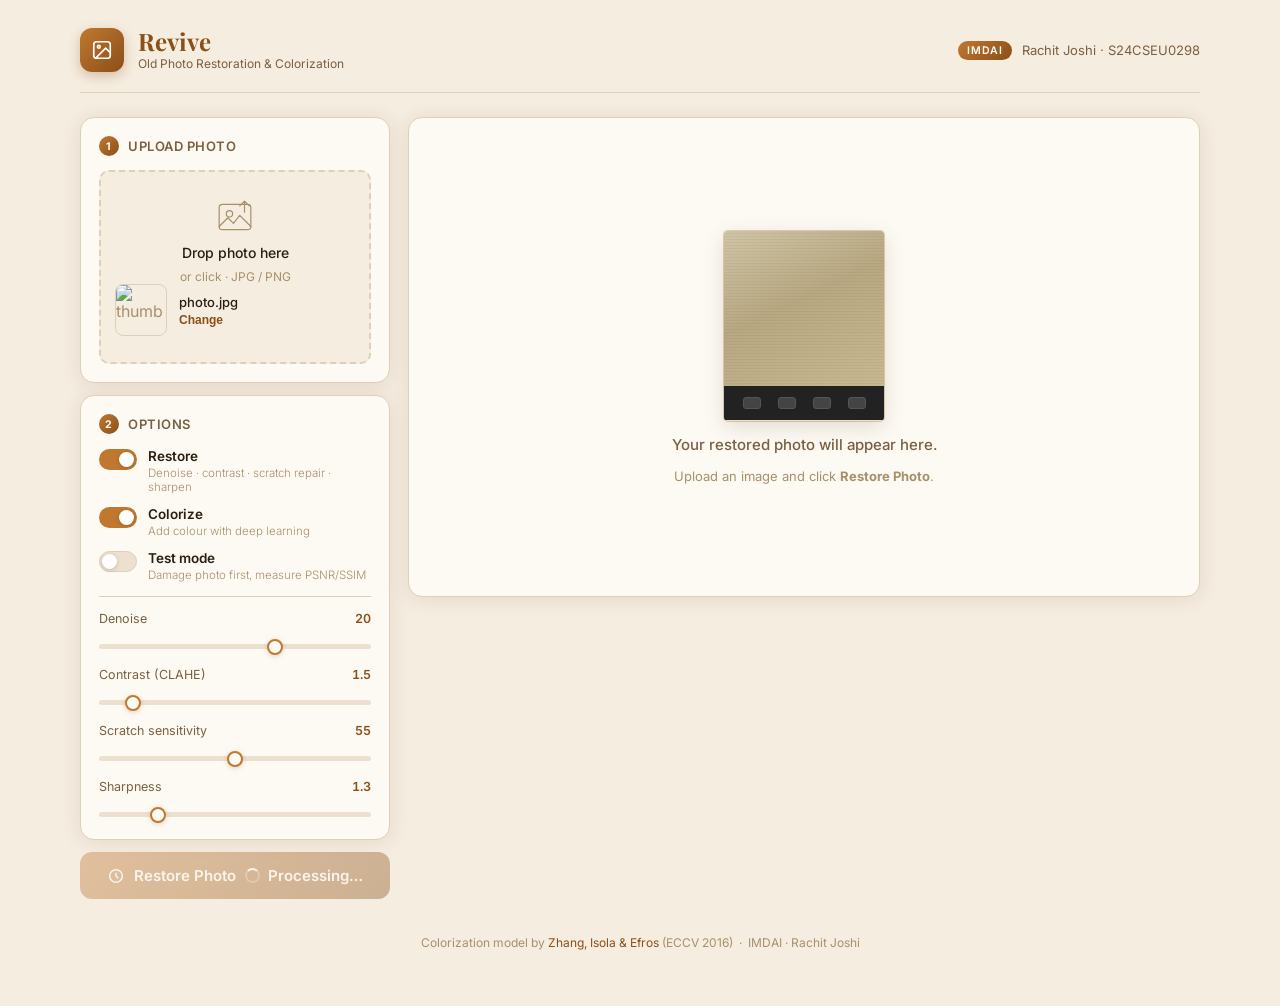
==== public/index.html @ 79ab3584 "fix: working Vercel deployment — Flask + public/ static files - Move all static assets to public/ (V" ====
<!DOCTYPE html>
<html lang="en">
<head>
  <meta charset="UTF-8" />
  <meta name="viewport" content="width=device-width, initial-scale=1.0" />
  <title>Revive — Old Photo Restoration</title>
  <link rel="preconnect" href="https://fonts.googleapis.com">
  <link rel="preconnect" href="https://fonts.gstatic.com" crossorigin>
  <link href="https://fonts.googleapis.com/css2?family=Playfair+Display:ital,wght@0,600;0,700;1,600&family=Inter:wght@300;400;500;600&display=swap" rel="stylesheet">
  <link rel="stylesheet" href="/public/style.css" />
</head>
<body>
  <div class="page">

    <header>
      <div class="brand">
        <div class="logo">
          <svg viewBox="0 0 24 24" fill="none" stroke="currentColor" stroke-width="1.8" stroke-linecap="round" stroke-linejoin="round">
            <rect x="3" y="3" width="18" height="18" rx="3"/>
            <circle cx="8.5" cy="8.5" r="1.5"/>
            <path d="M21 15l-5-5L5 21"/>
          </svg>
        </div>
        <div>
          <h1>Revive</h1>
          <p>Old Photo Restoration &amp; Colorization</p>
        </div>
      </div>
      <div class="meta">
        <span class="chip">IMDAI</span>
        <span>Rachit Joshi · S24CSEU0298</span>
      </div>
    </header>

    <div id="no-color-banner" class="banner" hidden>
      ⚠ Colorization model not found — restoration still works. Run <code>python download_models.py</code> locally to enable it.
    </div>

    <div class="layout">

      <!-- ====== CONTROLS ====== -->
      <aside class="sidebar">

        <!-- upload -->
        <div class="card">
          <div class="card-label"><span class="num">1</span> Upload Photo</div>
          <div id="dz" class="dz" tabindex="0" role="button" aria-label="Upload photo">
            <input id="file-in" type="file" accept="image/*" hidden />
            <div id="dz-empty">
              <svg viewBox="0 0 48 48" fill="none" stroke="currentColor" stroke-width="1.5" stroke-linecap="round" stroke-linejoin="round" width="38" height="38">
                <rect x="4" y="8" width="40" height="32" rx="4"/>
                <circle cx="17" cy="20" r="4"/>
                <path d="M4 36l11-11 7 7 8-10 14 14"/>
                <path d="M36 4v14M30 10l6-6 6 6"/>
              </svg>
              <p>Drop photo here</p>
              <span>or click · JPG / PNG</span>
            </div>
            <div id="dz-filled" hidden>
              <img id="dz-thumb" alt="thumb" />
              <div>
                <p id="dz-name">photo.jpg</p>
                <button id="dz-change">Change</button>
              </div>
            </div>
          </div>
        </div>

        <!-- options -->
        <div class="card">
          <div class="card-label"><span class="num">2</span> Options</div>

          <label class="toggle">
            <input type="checkbox" id="opt-restore" checked />
            <span class="track"><span class="knob"></span></span>
            <span class="tl">
              <b>Restore</b>
              <small>Denoise · contrast · scratch repair · sharpen</small>
            </span>
          </label>
          <label class="toggle">
            <input type="checkbox" id="opt-color" checked />
            <span class="track"><span class="knob"></span></span>
            <span class="tl">
              <b>Colorize</b>
              <small>Add colour with deep learning</small>
            </span>
          </label>
          <label class="toggle">
            <input type="checkbox" id="opt-sim" />
            <span class="track"><span class="knob"></span></span>
            <span class="tl">
              <b>Test mode</b>
              <small>Damage photo first, measure PSNR/SSIM</small>
            </span>
          </label>

          <div class="sep"></div>

          <div class="sl-group">
            <div class="sl">
              <div class="sl-top"><label for="s-dn">Denoise</label><output id="o-dn">20</output></div>
              <input type="range" id="s-dn" min="1" max="30" value="20">
            </div>
            <div class="sl">
              <div class="sl-top"><label for="s-cl">Contrast (CLAHE)</label><output id="o-cl">1.5</output></div>
              <input type="range" id="s-cl" min="1.0" max="6.0" step="0.5" value="1.5">
            </div>
            <div class="sl">
              <div class="sl-top"><label for="s-sc">Scratch sensitivity</label><output id="o-sc">55</output></div>
              <input type="range" id="s-sc" min="10" max="100" value="55">
            </div>
            <div class="sl">
              <div class="sl-top"><label for="s-sh">Sharpness</label><output id="o-sh">1.3</output></div>
              <input type="range" id="s-sh" min="1.0" max="2.5" step="0.1" value="1.3">
            </div>
          </div>
        </div>

        <button id="run" disabled>
          <svg viewBox="0 0 20 20" fill="none" stroke="currentColor" stroke-width="1.6" width="18" height="18" stroke-linecap="round"><circle cx="10" cy="10" r="7"/><path d="M10 7v3l2 2"/></svg>
          <span id="run-lbl">Restore Photo</span>
          <span id="run-spin" hidden><span class="sp"></span>Processing…</span>
        </button>

      </aside>

      <!-- ====== RESULT ====== -->
      <main class="result-area">

        <!-- empty -->
        <div id="empty" class="empty">
          <div class="film-frame">
            <div class="film-img"></div>
            <div class="film-strip"><span></span><span></span><span></span><span></span></div>
          </div>
          <p>Your restored photo will appear here.</p>
          <small>Upload an image and click <strong>Restore Photo</strong>.</small>
        </div>

        <!-- result (hidden until processed) -->
        <div id="result" class="result-card" hidden>

          <div class="result-top">
            <div class="result-title">Result</div>
            <div class="result-actions">
              <div class="view-tabs">
                <button id="vt-compare" class="vt on">Compare</button>
                <button id="vt-split"   class="vt">Side by side</button>
              </div>
              <a id="dl" class="dl-btn" download="revived.png">
                <svg viewBox="0 0 20 20" fill="none" stroke="currentColor" stroke-width="1.8" width="14" height="14" stroke-linecap="round" stroke-linejoin="round"><path d="M10 3v10M6 9l4 4 4-4"/><path d="M3 16h14"/></svg>
                Download
              </a>
            </div>
          </div>

          <!-- compare slider -->
          <div id="view-compare" class="view-compare">
            <div id="stage" class="stage">
              <div id="lay-after"  class="lay"></div>
              <div id="lay-before" class="lay lay-top"></div>
              <div id="handle" class="handle">
                <div class="h-line"></div>
                <div class="h-knob">
                  <svg viewBox="0 0 20 20" fill="none" stroke="currentColor" stroke-width="2" width="16" height="16" stroke-linecap="round" stroke-linejoin="round">
                    <path d="M7 6l-4 4 4 4M13 6l4 4-4 4"/>
                  </svg>
                </div>
              </div>
              <span class="label label-l" id="lbl-l">Before</span>
              <span class="label label-r" id="lbl-r">After</span>
            </div>
          </div>

          <!-- side by side -->
          <div id="view-split" class="view-split" hidden>
            <figure>
              <img id="sp-before" alt="before" />
              <figcaption id="sp-cap-l">Before</figcaption>
            </figure>
            <figure>
              <img id="sp-after" alt="after" />
              <figcaption id="sp-cap-r">After</figcaption>
            </figure>
          </div>

          <!-- metrics -->
          <div id="metrics" class="metrics" hidden>
            <p class="m-title">Restoration quality vs. clean original</p>
            <div class="m-grid">
              <div class="mc"><span class="mc-l">PSNR before</span><span class="mc-v" id="mc-pb">—</span><span class="mc-u">dB</span></div>
              <div class="mc hi"><span class="mc-l">PSNR after</span><span class="mc-v" id="mc-pa">—</span><span class="mc-u">dB</span><span class="mc-d" id="mc-dp"></span></div>
              <div class="mc"><span class="mc-l">SSIM before</span><span class="mc-v" id="mc-sb">—</span></div>
              <div class="mc hi"><span class="mc-l">SSIM after</span><span class="mc-v" id="mc-sa">—</span><span class="mc-d" id="mc-ds"></span></div>
            </div>
          </div>

        </div>
      </main>
    </div>

    <footer>
      Colorization model by <a href="https://richzhang.github.io/colorization/" target="_blank" rel="noopener">Zhang, Isola &amp; Efros</a> (ECCV 2016) &nbsp;·&nbsp; IMDAI · Rachit Joshi
    </footer>
  </div>

  <script src="/public/app.js"></script>
</body>
</html>
---- public/style.css ----
/* =====================================================
   Revive — Photo Restoration  |  Clean Vintage UI
   ===================================================== */
*, *::before, *::after { box-sizing: border-box; margin: 0; padding: 0; }

:root {
  --bg:       #f5ede0;
  --bg2:      #ede0ce;
  --card:     #fdfaf4;
  --border:   #ddd0b8;
  --amber:    #c07830;
  --amber-dk: #8b4f18;
  --text:     #2a1f0f;
  --muted:    #7a6040;
  --muted2:   #a8906a;
  --teal:     #2a7c6f;
  --good:     #277a56;
  --bad:      #a33b2a;
  --r:        14px;
  --shadow:   0 2px 20px rgba(80,40,5,.10);
}

html { font-size: 16px; scroll-behavior: smooth; }
body {
  font-family: 'Inter', system-ui, sans-serif;
  background: var(--bg);
  color: var(--text);
  min-height: 100vh;
  -webkit-font-smoothing: antialiased;
}

.page { max-width: 1160px; margin: 0 auto; padding: 28px 20px 56px; }

/* ── header ── */
header {
  display: flex; align-items: center; justify-content: space-between;
  flex-wrap: wrap; gap: 14px;
  padding-bottom: 20px; margin-bottom: 24px;
  border-bottom: 1px solid var(--border);
}
.brand { display: flex; align-items: center; gap: 14px; }
.logo {
  width: 44px; height: 44px; border-radius: 12px; flex-shrink: 0;
  background: linear-gradient(135deg, var(--amber), var(--amber-dk));
  display: flex; align-items: center; justify-content: center;
  color: #fff; box-shadow: 0 4px 12px rgba(139,79,24,.3);
}
.logo svg { width: 22px; height: 22px; }
.brand h1 {
  font-family: 'Playfair Display', Georgia, serif;
  font-size: 24px; font-weight: 700; color: var(--amber-dk); line-height: 1;
}
.brand p { font-size: 12px; color: var(--muted); margin-top: 3px; }
.meta { display: flex; align-items: center; gap: 10px; font-size: 13px; color: var(--muted); }
.chip {
  font-size: 10.5px; font-weight: 600; letter-spacing: .8px; text-transform: uppercase;
  padding: 3px 9px; border-radius: 999px; color: #fff;
  background: linear-gradient(135deg, var(--amber), var(--amber-dk));
}

/* ── banner ── */
.banner {
  padding: 11px 15px; border-radius: 10px; margin-bottom: 18px;
  background: rgba(192,120,48,.1); border: 1px solid rgba(192,120,48,.4);
  color: var(--amber-dk); font-size: 13px;
}
.banner code { background: rgba(0,0,0,.07); padding: 1px 5px; border-radius: 4px; font-size: 12px; }

/* ── layout ── */
.layout {
  display: grid;
  grid-template-columns: 310px 1fr;
  gap: 18px;
  align-items: start;
}
@media (max-width: 860px) { .layout { grid-template-columns: 1fr; } }

/* ── card ── */
.card {
  background: var(--card); border: 1px solid var(--border);
  border-radius: var(--r); padding: 18px;
  box-shadow: var(--shadow); margin-bottom: 12px;
}
.card-label {
  display: flex; align-items: center; gap: 9px;
  font-size: 13px; font-weight: 600; color: var(--muted);
  text-transform: uppercase; letter-spacing: .5px; margin-bottom: 14px;
}
.num {
  width: 20px; height: 20px; border-radius: 50%; font-size: 10.5px; font-weight: 700;
  background: linear-gradient(135deg, var(--amber), var(--amber-dk));
  color: #fff; display: flex; align-items: center; justify-content: center;
}

/* ── dropzone ── */
.dz {
  border: 2px dashed var(--border); border-radius: 10px;
  padding: 26px 14px; text-align: center; cursor: pointer;
  background: var(--bg); color: var(--muted2); outline: none;
  transition: border-color .15s, background .15s;
}
.dz:hover, .dz:focus, .dz.drag {
  border-color: var(--amber); background: rgba(192,120,48,.06);
}
#dz-empty { display: flex; flex-direction: column; align-items: center; gap: 8px; }
#dz-empty p { font-size: 14px; font-weight: 500; color: var(--text); }
#dz-empty span { font-size: 12px; }
#dz-filled { display: flex; align-items: center; gap: 12px; text-align: left; }
#dz-thumb { width: 52px; height: 52px; object-fit: cover; border-radius: 8px; border: 1px solid var(--border); flex-shrink: 0; }
#dz-filled p { font-size: 13px; font-weight: 500; color: var(--text); white-space: nowrap; overflow: hidden; text-overflow: ellipsis; max-width: 170px; }
#dz-change { background: none; border: none; font-size: 12px; color: var(--amber-dk); cursor: pointer; font-weight: 600; padding: 0; margin-top: 3px; display: block; }
#dz-change:hover { text-decoration: underline; }

/* ── toggles ── */
.toggle {
  display: flex; align-items: flex-start; gap: 11px;
  cursor: pointer; margin-bottom: 12px; user-select: none;
}
.toggle input { position: absolute; opacity: 0; pointer-events: none; }
.track {
  width: 38px; height: 21px; border-radius: 999px; background: var(--bg2);
  border: 1px solid var(--border); position: relative; flex-shrink: 0; margin-top: 1px;
  transition: background .18s;
}
.knob {
  position: absolute; top: 2px; left: 2px; width: 15px; height: 15px;
  border-radius: 50%; background: #fff; box-shadow: 0 1px 4px rgba(0,0,0,.18);
  transition: transform .18s;
}
.toggle input:checked + .track { background: var(--amber); border-color: transparent; }
.toggle input:checked + .track .knob { transform: translateX(17px); }
.tl b { font-size: 13.5px; font-weight: 600; color: var(--text); display: block; }
.tl small { font-size: 11.5px; color: var(--muted2); font-weight: 300; display: block; margin-top: 2px; }

.sep { height: 1px; background: var(--border); margin: 14px 0; }

/* ── sliders ── */
.sl-group { display: flex; flex-direction: column; gap: 14px; }
.sl-top { display: flex; justify-content: space-between; margin-bottom: 7px; }
.sl-top label { font-size: 12.5px; color: var(--muted); }
.sl-top output { font-size: 12.5px; font-weight: 600; color: var(--amber-dk); font-variant-numeric: tabular-nums; }
input[type="range"] {
  -webkit-appearance: none; appearance: none; width: 100%; height: 5px;
  border-radius: 999px; background: var(--bg2); outline: none; cursor: pointer;
}
input[type="range"]::-webkit-slider-thumb {
  -webkit-appearance: none; width: 16px; height: 16px; border-radius: 50%;
  background: var(--card); border: 2.5px solid var(--amber); cursor: pointer;
  box-shadow: 0 1px 5px rgba(139,79,24,.25);
}
input[type="range"]::-moz-range-thumb {
  width: 16px; height: 16px; border-radius: 50%;
  background: var(--card); border: 2.5px solid var(--amber);
}

/* ── run button ── */
#run {
  width: 100%; padding: 14px 18px; border-radius: 12px; border: none;
  font-family: inherit; font-size: 15px; font-weight: 600; color: #fff;
  background: linear-gradient(135deg, var(--amber), var(--amber-dk));
  box-shadow: 0 6px 20px -6px rgba(139,79,24,.5);
  cursor: pointer; display: flex; align-items: center; justify-content: center; gap: 9px;
  transition: transform .12s, opacity .2s;
}
#run:hover:not(:disabled) { transform: translateY(-1px); }
#run:disabled { opacity: .38; cursor: not-allowed; box-shadow: none; }
#run-spin { display: inline-flex; align-items: center; gap: 8px; }
.sp { width: 15px; height: 15px; border: 2px solid rgba(255,255,255,.3); border-top-color: #fff; border-radius: 50%; animation: spin .7s linear infinite; }
@keyframes spin { to { transform: rotate(360deg); } }

/* ── empty state ── */
.empty {
  min-height: 480px; background: var(--card); border: 1px solid var(--border);
  border-radius: var(--r); box-shadow: var(--shadow);
  display: flex; flex-direction: column; align-items: center; justify-content: center;
  gap: 14px; padding: 30px; text-align: center; color: var(--muted2);
}
.empty p { font-size: 15px; color: var(--muted); font-weight: 500; }
.empty small { font-size: 13px; }

.film-frame {
  width: 160px; height: 190px; background: var(--bg2);
  border-radius: 4px; overflow: hidden; position: relative;
  box-shadow: 0 6px 22px rgba(80,40,5,.15), 0 0 0 1px var(--border);
}
.film-img {
  width: 100%; height: 82%;
  background: linear-gradient(155deg, #cfc4a4 0%, #b8a882 45%, #c8b890 100%);
  position: relative;
}
.film-img::after {
  content: ''; position: absolute; inset: 0; opacity: .12;
  background: repeating-linear-gradient(0deg, transparent, transparent 2px, rgba(0,0,0,.3) 2px, rgba(0,0,0,.3) 3px);
}
.film-strip {
  height: 18%; background: #222; display: flex; align-items: center;
  justify-content: space-around; padding: 0 10px;
}
.film-strip span {
  width: 18px; height: 12px; border-radius: 3px; background: #444; border: 1.5px solid #555;
}

/* ── result card ── */
.result-card {
  background: var(--card); border: 1px solid var(--border);
  border-radius: var(--r); box-shadow: var(--shadow); overflow: hidden;
}
.result-top {
  display: flex; align-items: center; justify-content: space-between;
  flex-wrap: wrap; gap: 12px; padding: 16px 18px;
  border-bottom: 1px solid var(--border);
}
.result-title { font-family: 'Playfair Display', serif; font-size: 19px; font-weight: 600; color: var(--text); }
.result-actions { display: flex; align-items: center; gap: 10px; flex-wrap: wrap; }

.view-tabs {
  display: flex; background: var(--bg2); border: 1px solid var(--border);
  border-radius: 9px; padding: 3px;
}
.vt {
  background: none; border: none; font-family: inherit; font-size: 12.5px;
  font-weight: 500; color: var(--muted); cursor: pointer;
  padding: 5px 12px; border-radius: 7px; transition: all .15s;
}
.vt.on { background: var(--card); color: var(--text); box-shadow: 0 1px 4px rgba(80,40,5,.1); }

.dl-btn {
  display: inline-flex; align-items: center; gap: 6px;
  padding: 7px 13px; border-radius: 9px; font-size: 13px; font-weight: 600;
  text-decoration: none; color: #fff;
  background: linear-gradient(135deg, #3ea898, var(--teal));
  box-shadow: 0 3px 10px rgba(42,124,111,.3);
  transition: transform .12s;
}
.dl-btn:hover { transform: translateY(-1px); }

/* ── compare slider ── */
.view-compare { padding: 16px 18px; }
.stage {
  position: relative; width: 100%; border-radius: 10px; overflow: hidden;
  background: #1a140a; min-height: 420px; cursor: ew-resize; user-select: none;
  box-shadow: inset 0 2px 12px rgba(0,0,0,.3);
}
.lay { position: absolute; inset: 0; background-size: contain; background-repeat: no-repeat; background-position: center; }
.lay-top { z-index: 2; }

.handle { position: absolute; top: 0; bottom: 0; left: 50%; z-index: 4; cursor: ew-resize; }
.h-line { position: absolute; inset: 0; width: 2px; background: rgba(255,250,235,.85); }
.h-knob {
  position: absolute; top: 50%; left: 50%;
  transform: translate(-50%, -50%);
  width: 36px; height: 36px; border-radius: 50%;
  background: var(--card); border: 2px solid var(--amber);
  display: flex; align-items: center; justify-content: center;
  color: var(--amber-dk); box-shadow: 0 3px 12px rgba(80,40,5,.35);
}
.label {
  position: absolute; z-index: 5; top: 12px;
  font-size: 11px; font-weight: 600; letter-spacing: .3px;
  padding: 4px 10px; border-radius: 999px;
  background: rgba(26,20,10,.65); color: #f5ede0;
  backdrop-filter: blur(4px); pointer-events: none;
}
.label-l { left: 12px; }
.label-r { right: 12px; }

/* ── split view ── */
.view-split { display: grid; grid-template-columns: 1fr 1fr; gap: 12px; padding: 16px 18px; }
@media (max-width: 560px) { .view-split { grid-template-columns: 1fr; } }
.view-split figure { margin: 0; }
.view-split img { width: 100%; border-radius: 9px; background: #1a140a; object-fit: contain; }
.view-split figcaption { text-align: center; font-size: 12px; color: var(--muted2); margin-top: 6px; }

/* ── metrics ── */
.metrics { padding: 16px 18px; border-top: 1px solid var(--border); }
.m-title { font-size: 12.5px; font-weight: 600; color: var(--muted); text-transform: uppercase; letter-spacing: .4px; margin-bottom: 12px; }
.m-grid { display: grid; grid-template-columns: repeat(4, 1fr); gap: 10px; }
@media (max-width: 600px) { .m-grid { grid-template-columns: repeat(2, 1fr); } }
.mc {
  background: var(--bg); border: 1px solid var(--border);
  border-radius: 10px; padding: 12px;
  display: flex; flex-direction: column; gap: 2px;
}
.mc.hi { border-color: rgba(192,120,48,.4); background: rgba(192,120,48,.06); }
.mc-l { font-size: 11px; color: var(--muted2); font-weight: 500; }
.mc-v { font-family: 'Playfair Display', serif; font-size: 22px; font-weight: 700; color: var(--text); line-height: 1.1; }
.mc-u { font-size: 11px; color: var(--muted2); }
.mc-d { font-size: 12px; font-weight: 600; color: var(--good); }
.mc-d.neg { color: var(--bad); }

/* ── footer ── */
footer { margin-top: 36px; text-align: center; font-size: 12px; color: var(--muted2); }
footer a { color: var(--amber-dk); text-decoration: none; }
footer a:hover { text-decoration: underline; }
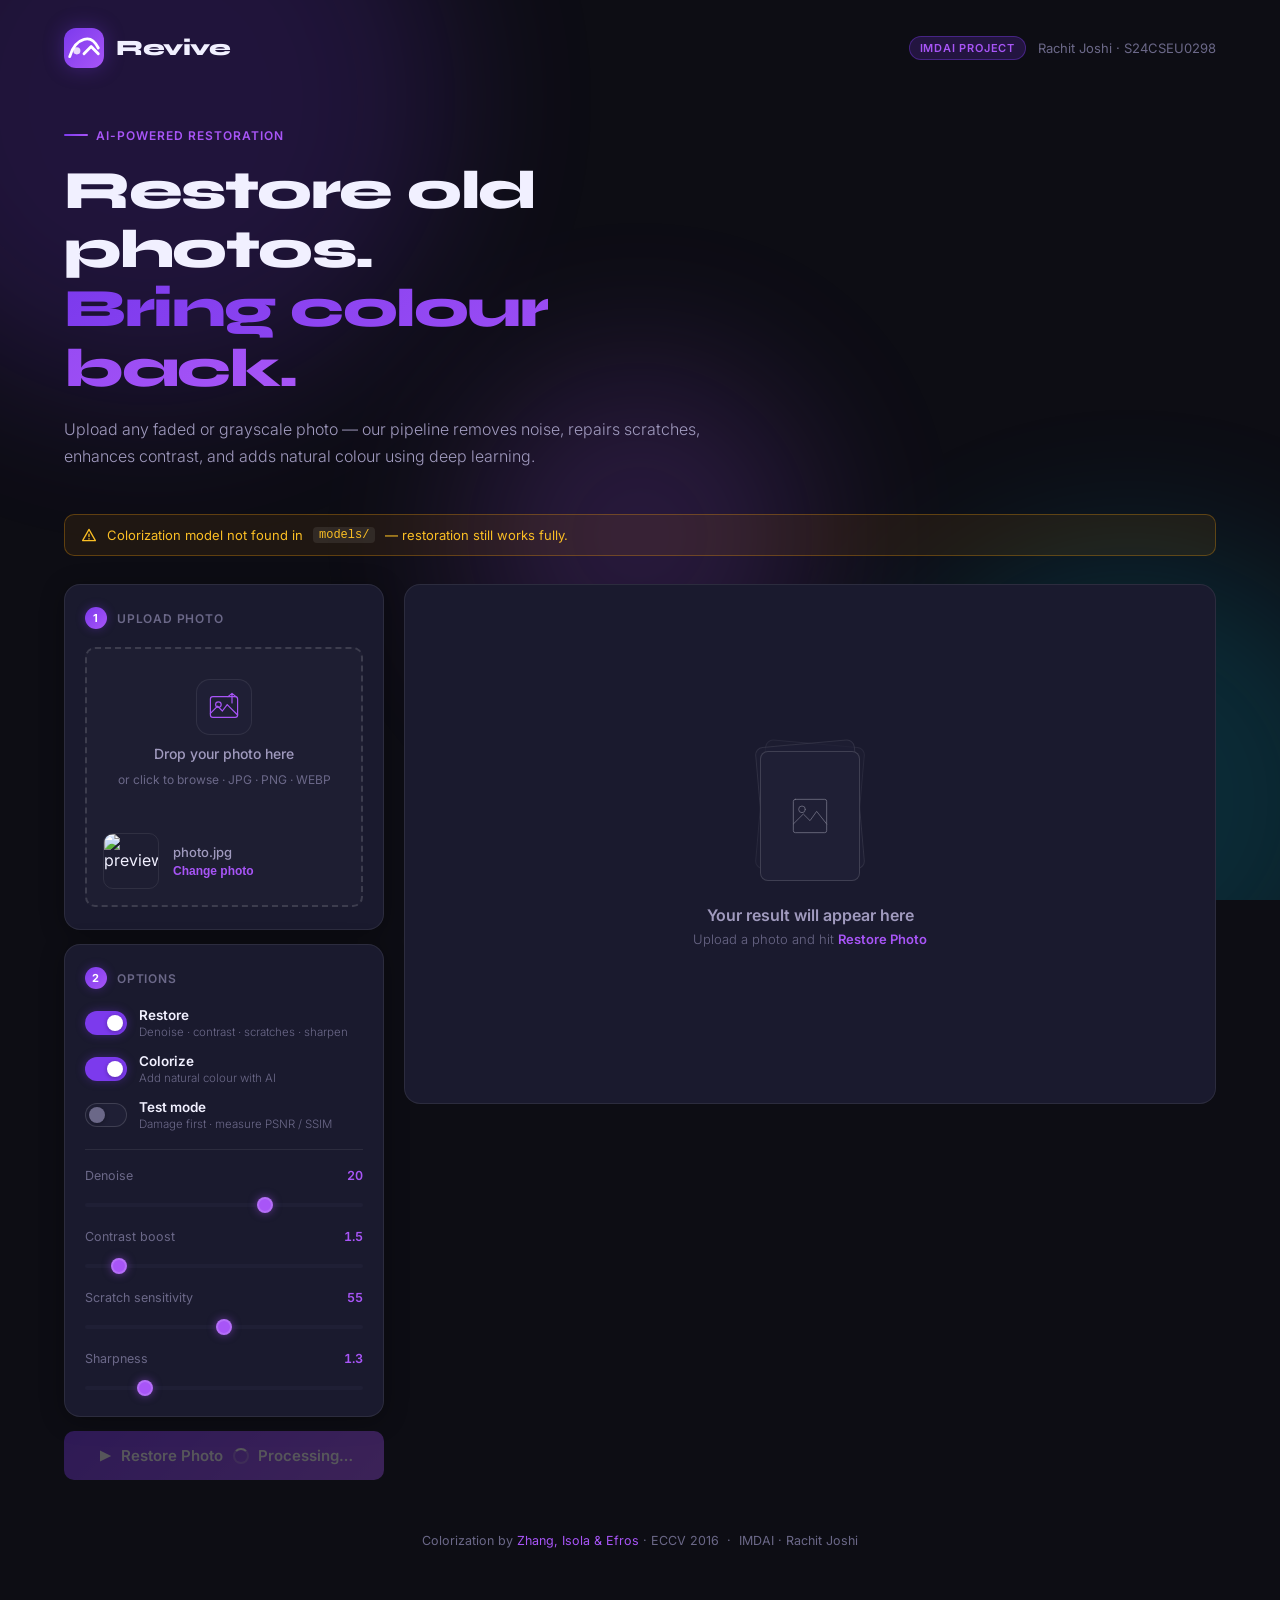
==== commit 8f046fd9: "redesign: dark mode UI — purple/violet accent, gradients, animated mesh bg, proper visual hierarchy" ====
--- a/public/index.html
+++ b/public/index.html
@@ -3,196 +3,231 @@
 <head>
   <meta charset="UTF-8" />
   <meta name="viewport" content="width=device-width, initial-scale=1.0" />
-  <title>Revive — Old Photo Restoration</title>
+  <title>Revive — AI Photo Restoration</title>
   <link rel="preconnect" href="https://fonts.googleapis.com">
   <link rel="preconnect" href="https://fonts.gstatic.com" crossorigin>
-  <link href="https://fonts.googleapis.com/css2?family=Playfair+Display:ital,wght@0,600;0,700;1,600&family=Inter:wght@300;400;500;600&display=swap" rel="stylesheet">
+  <link href="https://fonts.googleapis.com/css2?family=Syne:wght@600;700;800&family=Inter:wght@300;400;500;600&display=swap" rel="stylesheet">
   <link rel="stylesheet" href="/public/style.css" />
 </head>
 <body>
+
+  <!-- background mesh -->
+  <div class="bg-mesh" aria-hidden="true">
+    <div class="mesh-orb orb-1"></div>
+    <div class="mesh-orb orb-2"></div>
+    <div class="mesh-orb orb-3"></div>
+  </div>
+
   <div class="page">
 
-    <header>
+    <!-- ════ HEADER ════ -->
+    <header class="header">
       <div class="brand">
-        <div class="logo">
-          <svg viewBox="0 0 24 24" fill="none" stroke="currentColor" stroke-width="1.8" stroke-linecap="round" stroke-linejoin="round">
-            <rect x="3" y="3" width="18" height="18" rx="3"/>
-            <circle cx="8.5" cy="8.5" r="1.5"/>
-            <path d="M21 15l-5-5L5 21"/>
+        <div class="brand-mark">
+          <svg viewBox="0 0 28 28" fill="none" xmlns="http://www.w3.org/2000/svg">
+            <path d="M4 20 Q7 10 14 8 Q20 6 24 14" stroke="white" stroke-width="2" stroke-linecap="round" fill="none"/>
+            <circle cx="9" cy="16" r="2.5" fill="white" opacity=".8"/>
+            <path d="M14 18 L19 13 L24 18" stroke="white" stroke-width="2" fill="none" stroke-linecap="round" stroke-linejoin="round"/>
           </svg>
         </div>
-        <div>
-          <h1>Revive</h1>
-          <p>Old Photo Restoration &amp; Colorization</p>
-        </div>
+        <span class="brand-name">Revive</span>
       </div>
-      <div class="meta">
-        <span class="chip">IMDAI</span>
-        <span>Rachit Joshi · S24CSEU0298</span>
+      <div class="header-right">
+        <span class="badge">IMDAI Project</span>
+        <span class="author">Rachit Joshi · S24CSEU0298</span>
       </div>
     </header>
 
-    <div id="no-color-banner" class="banner" hidden>
-      ⚠ Colorization model not found — restoration still works. Run <code>python download_models.py</code> locally to enable it.
+    <!-- ════ HERO ════ -->
+    <section class="hero">
+      <div class="hero-tag">AI-Powered Restoration</div>
+      <h1 class="hero-title">Restore old photos.<br><span class="gradient-text">Bring colour back.</span></h1>
+      <p class="hero-sub">Upload any faded or grayscale photo — our pipeline removes noise, repairs scratches, enhances contrast, and adds natural colour using deep learning.</p>
+    </section>
+
+    <!-- ════ ALERT ════ -->
+    <div id="no-color-banner" class="alert" hidden>
+      <svg viewBox="0 0 20 20" fill="none" width="16" height="16" stroke="currentColor" stroke-width="1.6" stroke-linecap="round"><path d="M10 3L18 17H2L10 3Z" stroke-linejoin="round"/><path d="M10 9v3M10 14.5v.5"/></svg>
+      Colorization model not found in <code>models/</code> — restoration still works fully.
     </div>
 
-    <div class="layout">
-
-      <!-- ====== CONTROLS ====== -->
+    <!-- ════ WORKSPACE ════ -->
+    <div class="workspace">
+
+      <!-- ── SIDEBAR ── -->
       <aside class="sidebar">
 
-        <!-- upload -->
-        <div class="card">
-          <div class="card-label"><span class="num">1</span> Upload Photo</div>
-          <div id="dz" class="dz" tabindex="0" role="button" aria-label="Upload photo">
+        <div class="panel">
+          <div class="panel-title">
+            <span class="step-dot">1</span>
+            Upload Photo
+          </div>
+          <div id="dz" class="dropzone" tabindex="0" role="button" aria-label="Upload photo">
             <input id="file-in" type="file" accept="image/*" hidden />
-            <div id="dz-empty">
-              <svg viewBox="0 0 48 48" fill="none" stroke="currentColor" stroke-width="1.5" stroke-linecap="round" stroke-linejoin="round" width="38" height="38">
-                <rect x="4" y="8" width="40" height="32" rx="4"/>
-                <circle cx="17" cy="20" r="4"/>
-                <path d="M4 36l11-11 7 7 8-10 14 14"/>
-                <path d="M36 4v14M30 10l6-6 6 6"/>
-              </svg>
-              <p>Drop photo here</p>
-              <span>or click · JPG / PNG</span>
-            </div>
-            <div id="dz-filled" hidden>
-              <img id="dz-thumb" alt="thumb" />
-              <div>
+            <div id="dz-idle" class="dz-idle">
+              <div class="dz-icon">
+                <svg viewBox="0 0 40 40" fill="none" stroke="currentColor" stroke-width="1.5" stroke-linecap="round" stroke-linejoin="round" width="32" height="32">
+                  <rect x="3" y="7" width="34" height="26" rx="3"/>
+                  <circle cx="13" cy="17" r="3.5"/>
+                  <path d="M3 28l9-9 6 6 6-8 13 13"/>
+                  <path d="M30 3v12M25 7l5-4 5 4"/>
+                </svg>
+              </div>
+              <p class="dz-title">Drop your photo here</p>
+              <p class="dz-hint">or click to browse · JPG · PNG · WEBP</p>
+            </div>
+            <div id="dz-filled" class="dz-filled" hidden>
+              <img id="dz-thumb" alt="preview" />
+              <div class="dz-meta">
                 <p id="dz-name">photo.jpg</p>
-                <button id="dz-change">Change</button>
-              </div>
-            </div>
-          </div>
-        </div>
-
-        <!-- options -->
-        <div class="card">
-          <div class="card-label"><span class="num">2</span> Options</div>
-
-          <label class="toggle">
-            <input type="checkbox" id="opt-restore" checked />
-            <span class="track"><span class="knob"></span></span>
-            <span class="tl">
-              <b>Restore</b>
-              <small>Denoise · contrast · scratch repair · sharpen</small>
-            </span>
-          </label>
-          <label class="toggle">
-            <input type="checkbox" id="opt-color" checked />
-            <span class="track"><span class="knob"></span></span>
-            <span class="tl">
-              <b>Colorize</b>
-              <small>Add colour with deep learning</small>
-            </span>
-          </label>
-          <label class="toggle">
-            <input type="checkbox" id="opt-sim" />
-            <span class="track"><span class="knob"></span></span>
-            <span class="tl">
-              <b>Test mode</b>
-              <small>Damage photo first, measure PSNR/SSIM</small>
-            </span>
-          </label>
-
-          <div class="sep"></div>
-
-          <div class="sl-group">
-            <div class="sl">
-              <div class="sl-top"><label for="s-dn">Denoise</label><output id="o-dn">20</output></div>
+                <button id="dz-change">Change photo</button>
+              </div>
+            </div>
+          </div>
+        </div>
+
+        <div class="panel">
+          <div class="panel-title">
+            <span class="step-dot">2</span>
+            Options
+          </div>
+
+          <div class="toggles">
+            <label class="tog">
+              <input type="checkbox" id="opt-restore" checked />
+              <span class="tog-switch"><span class="tog-thumb"></span></span>
+              <span class="tog-info">
+                <strong>Restore</strong>
+                <small>Denoise · contrast · scratches · sharpen</small>
+              </span>
+            </label>
+            <label class="tog">
+              <input type="checkbox" id="opt-color" checked />
+              <span class="tog-switch"><span class="tog-thumb"></span></span>
+              <span class="tog-info">
+                <strong>Colorize</strong>
+                <small>Add natural colour with AI</small>
+              </span>
+            </label>
+            <label class="tog">
+              <input type="checkbox" id="opt-sim" />
+              <span class="tog-switch"><span class="tog-thumb"></span></span>
+              <span class="tog-info">
+                <strong>Test mode</strong>
+                <small>Damage first · measure PSNR / SSIM</small>
+              </span>
+            </label>
+          </div>
+
+          <div class="rule"></div>
+
+          <div class="sliders">
+            <div class="sl">
+              <div class="sl-row"><label for="s-dn">Denoise</label><output id="o-dn">20</output></div>
               <input type="range" id="s-dn" min="1" max="30" value="20">
             </div>
             <div class="sl">
-              <div class="sl-top"><label for="s-cl">Contrast (CLAHE)</label><output id="o-cl">1.5</output></div>
+              <div class="sl-row"><label for="s-cl">Contrast boost</label><output id="o-cl">1.5</output></div>
               <input type="range" id="s-cl" min="1.0" max="6.0" step="0.5" value="1.5">
             </div>
             <div class="sl">
-              <div class="sl-top"><label for="s-sc">Scratch sensitivity</label><output id="o-sc">55</output></div>
+              <div class="sl-row"><label for="s-sc">Scratch sensitivity</label><output id="o-sc">55</output></div>
               <input type="range" id="s-sc" min="10" max="100" value="55">
             </div>
             <div class="sl">
-              <div class="sl-top"><label for="s-sh">Sharpness</label><output id="o-sh">1.3</output></div>
+              <div class="sl-row"><label for="s-sh">Sharpness</label><output id="o-sh">1.3</output></div>
               <input type="range" id="s-sh" min="1.0" max="2.5" step="0.1" value="1.3">
             </div>
           </div>
         </div>
 
-        <button id="run" disabled>
-          <svg viewBox="0 0 20 20" fill="none" stroke="currentColor" stroke-width="1.6" width="18" height="18" stroke-linecap="round"><circle cx="10" cy="10" r="7"/><path d="M10 7v3l2 2"/></svg>
-          <span id="run-lbl">Restore Photo</span>
-          <span id="run-spin" hidden><span class="sp"></span>Processing…</span>
+        <button id="run-btn" class="run-btn" disabled>
+          <span id="run-idle" class="run-label">
+            <svg viewBox="0 0 20 20" fill="none" stroke="currentColor" stroke-width="1.8" width="16" height="16" stroke-linecap="round"><polygon points="5,3 19,10 5,17" fill="currentColor" stroke="none"/></svg>
+            Restore Photo
+          </span>
+          <span id="run-busy" class="run-label" hidden>
+            <span class="spinner"></span> Processing…
+          </span>
         </button>
 
       </aside>
 
-      <!-- ====== RESULT ====== -->
-      <main class="result-area">
-
-        <!-- empty -->
-        <div id="empty" class="empty">
-          <div class="film-frame">
-            <div class="film-img"></div>
-            <div class="film-strip"><span></span><span></span><span></span><span></span></div>
-          </div>
-          <p>Your restored photo will appear here.</p>
-          <small>Upload an image and click <strong>Restore Photo</strong>.</small>
-        </div>
-
-        <!-- result (hidden until processed) -->
-        <div id="result" class="result-card" hidden>
-
-          <div class="result-top">
-            <div class="result-title">Result</div>
-            <div class="result-actions">
-              <div class="view-tabs">
-                <button id="vt-compare" class="vt on">Compare</button>
-                <button id="vt-split"   class="vt">Side by side</button>
-              </div>
-              <a id="dl" class="dl-btn" download="revived.png">
-                <svg viewBox="0 0 20 20" fill="none" stroke="currentColor" stroke-width="1.8" width="14" height="14" stroke-linecap="round" stroke-linejoin="round"><path d="M10 3v10M6 9l4 4 4-4"/><path d="M3 16h14"/></svg>
+      <!-- ── RESULT AREA ── -->
+      <main class="main">
+
+        <!-- placeholder -->
+        <div id="empty-state" class="empty-state">
+          <div class="es-inner">
+            <div class="photo-stack">
+              <div class="ps-card ps-3"></div>
+              <div class="ps-card ps-2"></div>
+              <div class="ps-card ps-1">
+                <svg viewBox="0 0 60 60" fill="none" width="40" height="40" stroke="currentColor" stroke-width="1.2" stroke-linecap="round" opacity=".4">
+                  <rect x="5" y="5" width="50" height="50" rx="3"/>
+                  <circle cx="18" cy="20" r="5"/>
+                  <path d="M5 42L20 27l10 10 10-14 15 19"/>
+                </svg>
+              </div>
+            </div>
+            <p class="es-title">Your result will appear here</p>
+            <p class="es-hint">Upload a photo and hit <strong>Restore Photo</strong></p>
+          </div>
+        </div>
+
+        <!-- result panel -->
+        <div id="result-panel" class="result-panel" hidden>
+
+          <div class="rp-header">
+            <h2 class="rp-title">Result</h2>
+            <div class="rp-controls">
+              <div class="view-switch">
+                <button id="vs-compare" class="vs-btn active">Compare</button>
+                <button id="vs-split"   class="vs-btn">Side by side</button>
+              </div>
+              <a id="dl-btn" class="dl-btn" download="revived.png">
+                <svg viewBox="0 0 16 16" fill="none" stroke="currentColor" stroke-width="1.8" width="14" height="14" stroke-linecap="round" stroke-linejoin="round"><path d="M8 2v9M4 7l4 4 4-4"/><path d="M2 13h12"/></svg>
                 Download
               </a>
             </div>
           </div>
 
-          <!-- compare slider -->
-          <div id="view-compare" class="view-compare">
-            <div id="stage" class="stage">
-              <div id="lay-after"  class="lay"></div>
-              <div id="lay-before" class="lay lay-top"></div>
-              <div id="handle" class="handle">
-                <div class="h-line"></div>
-                <div class="h-knob">
-                  <svg viewBox="0 0 20 20" fill="none" stroke="currentColor" stroke-width="2" width="16" height="16" stroke-linecap="round" stroke-linejoin="round">
-                    <path d="M7 6l-4 4 4 4M13 6l4 4-4 4"/>
-                  </svg>
+          <!-- compare view -->
+          <div id="view-cmp" class="view-cmp">
+            <div id="cmp-stage" class="cmp-stage">
+              <div id="cmp-after"  class="cmp-layer"></div>
+              <div id="cmp-before" class="cmp-layer cmp-top"></div>
+              <div id="cmp-handle" class="cmp-handle">
+                <div class="ch-line"></div>
+                <div class="ch-knob">
+                  <svg viewBox="0 0 20 20" fill="none" stroke="currentColor" stroke-width="2.2" width="14" height="14" stroke-linecap="round" stroke-linejoin="round"><path d="M6 5l-4 5 4 5M14 5l4 5-4 5"/></svg>
                 </div>
               </div>
-              <span class="label label-l" id="lbl-l">Before</span>
-              <span class="label label-r" id="lbl-r">After</span>
-            </div>
-          </div>
-
-          <!-- side by side -->
+              <span class="cmp-tag cmp-tag-l" id="tag-l">Before</span>
+              <span class="cmp-tag cmp-tag-r" id="tag-r">After</span>
+            </div>
+          </div>
+
+          <!-- split view -->
           <div id="view-split" class="view-split" hidden>
             <figure>
-              <img id="sp-before" alt="before" />
-              <figcaption id="sp-cap-l">Before</figcaption>
+              <img id="sp-a" alt="before" />
+              <figcaption id="sp-cap-a">Before</figcaption>
             </figure>
             <figure>
-              <img id="sp-after" alt="after" />
-              <figcaption id="sp-cap-r">After</figcaption>
+              <img id="sp-b" alt="after" />
+              <figcaption id="sp-cap-b">After</figcaption>
             </figure>
           </div>
 
           <!-- metrics -->
           <div id="metrics" class="metrics" hidden>
-            <p class="m-title">Restoration quality vs. clean original</p>
+            <p class="m-head">Quality vs. original (test mode)</p>
             <div class="m-grid">
               <div class="mc"><span class="mc-l">PSNR before</span><span class="mc-v" id="mc-pb">—</span><span class="mc-u">dB</span></div>
-              <div class="mc hi"><span class="mc-l">PSNR after</span><span class="mc-v" id="mc-pa">—</span><span class="mc-u">dB</span><span class="mc-d" id="mc-dp"></span></div>
+              <div class="mc accent"><span class="mc-l">PSNR after</span><span class="mc-v" id="mc-pa">—</span><span class="mc-u">dB</span><span class="mc-d" id="mc-dp"></span></div>
               <div class="mc"><span class="mc-l">SSIM before</span><span class="mc-v" id="mc-sb">—</span></div>
-              <div class="mc hi"><span class="mc-l">SSIM after</span><span class="mc-v" id="mc-sa">—</span><span class="mc-d" id="mc-ds"></span></div>
+              <div class="mc accent"><span class="mc-l">SSIM after</span><span class="mc-v" id="mc-sa">—</span><span class="mc-d" id="mc-ds"></span></div>
             </div>
           </div>
 
@@ -200,10 +235,11 @@
       </main>
     </div>
 
-    <footer>
-      Colorization model by <a href="https://richzhang.github.io/colorization/" target="_blank" rel="noopener">Zhang, Isola &amp; Efros</a> (ECCV 2016) &nbsp;·&nbsp; IMDAI · Rachit Joshi
+    <footer class="footer">
+      Colorization by <a href="https://richzhang.github.io/colorization/" target="_blank" rel="noopener">Zhang, Isola &amp; Efros</a> · ECCV 2016 &nbsp;·&nbsp; IMDAI · Rachit Joshi
     </footer>
-  </div>
+
+  </div><!-- /page -->
 
   <script src="/public/app.js"></script>
 </body>
--- a/public/style.css
+++ b/public/style.css
@@ -1,294 +1,371 @@
-/* =====================================================
-   Revive — Photo Restoration  |  Clean Vintage UI
-   ===================================================== */
+/* ============================================================
+   Revive — AI Photo Restoration
+   Dark theme · vibrant purple/violet accent · clean system
+   ============================================================ */
+
 *, *::before, *::after { box-sizing: border-box; margin: 0; padding: 0; }
 
 :root {
-  --bg:       #f5ede0;
-  --bg2:      #ede0ce;
-  --card:     #fdfaf4;
-  --border:   #ddd0b8;
-  --amber:    #c07830;
-  --amber-dk: #8b4f18;
-  --text:     #2a1f0f;
-  --muted:    #7a6040;
-  --muted2:   #a8906a;
-  --teal:     #2a7c6f;
-  --good:     #277a56;
-  --bad:      #a33b2a;
-  --r:        14px;
-  --shadow:   0 2px 20px rgba(80,40,5,.10);
+  /* core */
+  --bg:         #0d0d14;
+  --bg-2:       #12121e;
+  --surface:    #1a1a2e;
+  --surface-2:  #1f1f35;
+  --border:     rgba(255,255,255,.08);
+  --border-2:   rgba(255,255,255,.14);
+
+  /* accent — violet → purple */
+  --accent:     #7c3aed;
+  --accent-2:   #a855f7;
+  --accent-grd: linear-gradient(135deg, #7c3aed, #a855f7);
+  --accent-glow: rgba(124, 58, 237, .35);
+
+  /* secondary — cyan */
+  --cyan:       #06b6d4;
+  --cyan-grd:   linear-gradient(135deg, #06b6d4, #0891b2);
+
+  /* text */
+  --text:       #f1f0ff;
+  --text-2:     #a09abe;
+  --text-3:     #6b6888;
+
+  /* status */
+  --green:      #10b981;
+  --red:        #f43f5e;
+
+  --radius:     16px;
+  --radius-sm:  10px;
 }
 
 html { font-size: 16px; scroll-behavior: smooth; }
+
 body {
-  font-family: 'Inter', system-ui, sans-serif;
+  font-family: 'Inter', system-ui, -apple-system, sans-serif;
   background: var(--bg);
   color: var(--text);
   min-height: 100vh;
+  overflow-x: hidden;
   -webkit-font-smoothing: antialiased;
 }
 
-.page { max-width: 1160px; margin: 0 auto; padding: 28px 20px 56px; }
+/* ── animated background mesh ── */
+.bg-mesh {
+  position: fixed; inset: 0; pointer-events: none; z-index: 0; overflow: hidden;
+}
+.mesh-orb {
+  position: absolute; border-radius: 50%;
+  filter: blur(80px); opacity: .18;
+}
+.orb-1 { width: 600px; height: 600px; background: #7c3aed; top: -200px; left: -150px; animation: drift1 18s ease-in-out infinite alternate; }
+.orb-2 { width: 500px; height: 500px; background: #06b6d4; bottom: -150px; right: -100px; animation: drift2 22s ease-in-out infinite alternate; }
+.orb-3 { width: 350px; height: 350px; background: #a855f7; top: 40%; left: 50%; transform: translateX(-50%); animation: drift3 14s ease-in-out infinite alternate; }
+
+@keyframes drift1 { to { transform: translate(60px, 80px); } }
+@keyframes drift2 { to { transform: translate(-50px, -60px); } }
+@keyframes drift3 { to { transform: translateX(-50%) translateY(-40px); opacity: .1; } }
+
+/* ── page ── */
+.page {
+  position: relative; z-index: 1;
+  max-width: 1200px; margin: 0 auto; padding: 28px 24px 60px;
+}
 
 /* ── header ── */
-header {
+.header {
   display: flex; align-items: center; justify-content: space-between;
-  flex-wrap: wrap; gap: 14px;
-  padding-bottom: 20px; margin-bottom: 24px;
-  border-bottom: 1px solid var(--border);
-}
-.brand { display: flex; align-items: center; gap: 14px; }
-.logo {
-  width: 44px; height: 44px; border-radius: 12px; flex-shrink: 0;
-  background: linear-gradient(135deg, var(--amber), var(--amber-dk));
-  display: flex; align-items: center; justify-content: center;
-  color: #fff; box-shadow: 0 4px 12px rgba(139,79,24,.3);
-}
-.logo svg { width: 22px; height: 22px; }
-.brand h1 {
-  font-family: 'Playfair Display', Georgia, serif;
-  font-size: 24px; font-weight: 700; color: var(--amber-dk); line-height: 1;
-}
-.brand p { font-size: 12px; color: var(--muted); margin-top: 3px; }
-.meta { display: flex; align-items: center; gap: 10px; font-size: 13px; color: var(--muted); }
-.chip {
-  font-size: 10.5px; font-weight: 600; letter-spacing: .8px; text-transform: uppercase;
-  padding: 3px 9px; border-radius: 999px; color: #fff;
-  background: linear-gradient(135deg, var(--amber), var(--amber-dk));
-}
-
-/* ── banner ── */
-.banner {
-  padding: 11px 15px; border-radius: 10px; margin-bottom: 18px;
-  background: rgba(192,120,48,.1); border: 1px solid rgba(192,120,48,.4);
-  color: var(--amber-dk); font-size: 13px;
-}
-.banner code { background: rgba(0,0,0,.07); padding: 1px 5px; border-radius: 4px; font-size: 12px; }
-
-/* ── layout ── */
-.layout {
+  flex-wrap: wrap; gap: 14px; margin-bottom: 52px;
+}
+.brand { display: flex; align-items: center; gap: 12px; }
+.brand-mark {
+  width: 40px; height: 40px; border-radius: 12px; flex-shrink: 0;
+  background: var(--accent-grd);
+  display: flex; align-items: center; justify-content: center;
+  box-shadow: 0 0 20px var(--accent-glow);
+}
+.brand-name {
+  font-family: 'Syne', sans-serif; font-size: 22px; font-weight: 800;
+  letter-spacing: -.5px; color: var(--text);
+}
+.header-right { display: flex; align-items: center; gap: 12px; }
+.badge {
+  font-size: 11px; font-weight: 600; letter-spacing: .8px; text-transform: uppercase;
+  padding: 4px 10px; border-radius: 999px;
+  background: rgba(124,58,237,.2); border: 1px solid rgba(124,58,237,.4);
+  color: var(--accent-2);
+}
+.author { font-size: 13px; color: var(--text-3); }
+
+/* ── hero ── */
+.hero { margin-bottom: 44px; max-width: 680px; }
+.hero-tag {
+  display: inline-flex; align-items: center; gap: 8px;
+  font-size: 12px; font-weight: 600; letter-spacing: 1px; text-transform: uppercase;
+  color: var(--accent-2); margin-bottom: 18px;
+}
+.hero-tag::before {
+  content: ''; width: 24px; height: 2px; border-radius: 999px;
+  background: var(--accent-grd);
+}
+.hero-title {
+  font-family: 'Syne', sans-serif; font-size: clamp(32px, 5vw, 54px); font-weight: 800;
+  line-height: 1.1; letter-spacing: -1.5px; color: var(--text); margin-bottom: 18px;
+}
+.gradient-text {
+  background: var(--accent-grd); -webkit-background-clip: text; -webkit-text-fill-color: transparent;
+  background-clip: text;
+}
+.hero-sub { font-size: 16px; color: var(--text-2); line-height: 1.7; font-weight: 300; }
+
+/* ── alert ── */
+.alert {
+  display: flex; align-items: center; gap: 10px;
+  padding: 12px 16px; border-radius: var(--radius-sm); margin-bottom: 28px;
+  background: rgba(245,158,11,.08); border: 1px solid rgba(245,158,11,.3);
+  color: #fbbf24; font-size: 13px;
+}
+.alert code { background: rgba(255,255,255,.08); padding: 1px 6px; border-radius: 4px; font-size: 12px; }
+
+/* ── workspace ── */
+.workspace {
   display: grid;
-  grid-template-columns: 310px 1fr;
-  gap: 18px;
-  align-items: start;
-}
-@media (max-width: 860px) { .layout { grid-template-columns: 1fr; } }
-
-/* ── card ── */
-.card {
-  background: var(--card); border: 1px solid var(--border);
-  border-radius: var(--r); padding: 18px;
-  box-shadow: var(--shadow); margin-bottom: 12px;
-}
-.card-label {
-  display: flex; align-items: center; gap: 9px;
-  font-size: 13px; font-weight: 600; color: var(--muted);
-  text-transform: uppercase; letter-spacing: .5px; margin-bottom: 14px;
-}
-.num {
-  width: 20px; height: 20px; border-radius: 50%; font-size: 10.5px; font-weight: 700;
-  background: linear-gradient(135deg, var(--amber), var(--amber-dk));
-  color: #fff; display: flex; align-items: center; justify-content: center;
+  grid-template-columns: 320px 1fr;
+  gap: 20px; align-items: start;
+}
+@media (max-width: 900px) { .workspace { grid-template-columns: 1fr; } }
+
+/* ── panels ── */
+.panel {
+  background: var(--surface);
+  border: 1px solid var(--border);
+  border-radius: var(--radius);
+  padding: 22px 20px;
+  margin-bottom: 14px;
+  box-shadow: 0 4px 24px rgba(0,0,0,.3);
+}
+.panel-title {
+  display: flex; align-items: center; gap: 10px;
+  font-size: 12px; font-weight: 600; text-transform: uppercase;
+  letter-spacing: .8px; color: var(--text-3); margin-bottom: 18px;
+}
+.step-dot {
+  width: 22px; height: 22px; border-radius: 50%; font-size: 11px; font-weight: 700;
+  background: var(--accent-grd); color: #fff;
+  display: flex; align-items: center; justify-content: center;
+  box-shadow: 0 0 10px var(--accent-glow);
 }
 
 /* ── dropzone ── */
-.dz {
-  border: 2px dashed var(--border); border-radius: 10px;
-  padding: 26px 14px; text-align: center; cursor: pointer;
-  background: var(--bg); color: var(--muted2); outline: none;
-  transition: border-color .15s, background .15s;
-}
-.dz:hover, .dz:focus, .dz.drag {
-  border-color: var(--amber); background: rgba(192,120,48,.06);
-}
-#dz-empty { display: flex; flex-direction: column; align-items: center; gap: 8px; }
-#dz-empty p { font-size: 14px; font-weight: 500; color: var(--text); }
-#dz-empty span { font-size: 12px; }
-#dz-filled { display: flex; align-items: center; gap: 12px; text-align: left; }
-#dz-thumb { width: 52px; height: 52px; object-fit: cover; border-radius: 8px; border: 1px solid var(--border); flex-shrink: 0; }
-#dz-filled p { font-size: 13px; font-weight: 500; color: var(--text); white-space: nowrap; overflow: hidden; text-overflow: ellipsis; max-width: 170px; }
-#dz-change { background: none; border: none; font-size: 12px; color: var(--amber-dk); cursor: pointer; font-weight: 600; padding: 0; margin-top: 3px; display: block; }
+.dropzone {
+  border: 2px dashed var(--border-2); border-radius: var(--radius-sm);
+  cursor: pointer; outline: none; transition: all .18s ease;
+  background: rgba(255,255,255,.02);
+}
+.dropzone:hover, .dropzone:focus, .dropzone.drag {
+  border-color: var(--accent); background: rgba(124,58,237,.06);
+  box-shadow: 0 0 0 4px rgba(124,58,237,.1);
+}
+.dz-idle {
+  padding: 30px 20px; display: flex; flex-direction: column;
+  align-items: center; gap: 10px; text-align: center; color: var(--text-3);
+}
+.dz-icon {
+  width: 56px; height: 56px; border-radius: 14px;
+  background: var(--surface-2); border: 1px solid var(--border);
+  display: flex; align-items: center; justify-content: center;
+  color: var(--accent-2);
+}
+.dz-title { font-size: 14px; font-weight: 500; color: var(--text-2); }
+.dz-hint  { font-size: 12px; color: var(--text-3); }
+.dz-filled { display: flex; align-items: center; gap: 14px; padding: 16px; }
+.dz-filled img { width: 56px; height: 56px; object-fit: cover; border-radius: 10px; border: 1px solid var(--border); flex-shrink: 0; }
+.dz-meta p { font-size: 13px; font-weight: 500; color: var(--text-2); white-space: nowrap; overflow: hidden; text-overflow: ellipsis; max-width: 180px; }
+#dz-change { background: none; border: none; font-size: 12px; color: var(--accent-2); cursor: pointer; font-weight: 600; padding: 0; margin-top: 4px; display: block; }
 #dz-change:hover { text-decoration: underline; }
 
 /* ── toggles ── */
-.toggle {
-  display: flex; align-items: flex-start; gap: 11px;
-  cursor: pointer; margin-bottom: 12px; user-select: none;
-}
-.toggle input { position: absolute; opacity: 0; pointer-events: none; }
-.track {
-  width: 38px; height: 21px; border-radius: 999px; background: var(--bg2);
-  border: 1px solid var(--border); position: relative; flex-shrink: 0; margin-top: 1px;
-  transition: background .18s;
-}
-.knob {
-  position: absolute; top: 2px; left: 2px; width: 15px; height: 15px;
-  border-radius: 50%; background: #fff; box-shadow: 0 1px 4px rgba(0,0,0,.18);
-  transition: transform .18s;
-}
-.toggle input:checked + .track { background: var(--amber); border-color: transparent; }
-.toggle input:checked + .track .knob { transform: translateX(17px); }
-.tl b { font-size: 13.5px; font-weight: 600; color: var(--text); display: block; }
-.tl small { font-size: 11.5px; color: var(--muted2); font-weight: 300; display: block; margin-top: 2px; }
-
-.sep { height: 1px; background: var(--border); margin: 14px 0; }
+.toggles { display: flex; flex-direction: column; gap: 14px; }
+.tog { display: flex; align-items: center; gap: 12px; cursor: pointer; user-select: none; }
+.tog input { position: absolute; opacity: 0; pointer-events: none; }
+.tog-switch {
+  flex-shrink: 0; width: 42px; height: 24px; border-radius: 999px;
+  background: var(--surface-2); border: 1px solid var(--border-2);
+  position: relative; transition: background .2s, box-shadow .2s;
+}
+.tog-thumb {
+  position: absolute; top: 3px; left: 3px; width: 16px; height: 16px; border-radius: 50%;
+  background: var(--text-3); transition: transform .2s, background .2s;
+  box-shadow: 0 1px 4px rgba(0,0,0,.3);
+}
+.tog input:checked + .tog-switch {
+  background: var(--accent);
+  border-color: transparent;
+  box-shadow: 0 0 10px var(--accent-glow);
+}
+.tog input:checked + .tog-switch .tog-thumb {
+  transform: translateX(18px); background: #fff;
+}
+.tog-info strong { font-size: 13.5px; font-weight: 600; color: var(--text); display: block; }
+.tog-info small  { font-size: 11.5px; color: var(--text-3); display: block; margin-top: 2px; font-weight: 300; }
+
+.rule { height: 1px; background: var(--border); margin: 18px 0; }
 
 /* ── sliders ── */
-.sl-group { display: flex; flex-direction: column; gap: 14px; }
-.sl-top { display: flex; justify-content: space-between; margin-bottom: 7px; }
-.sl-top label { font-size: 12.5px; color: var(--muted); }
-.sl-top output { font-size: 12.5px; font-weight: 600; color: var(--amber-dk); font-variant-numeric: tabular-nums; }
+.sliders { display: flex; flex-direction: column; gap: 18px; }
+.sl-row { display: flex; justify-content: space-between; margin-bottom: 8px; }
+.sl-row label { font-size: 12.5px; color: var(--text-3); }
+.sl-row output { font-size: 12.5px; font-weight: 600; color: var(--accent-2); font-variant-numeric: tabular-nums; }
 input[type="range"] {
-  -webkit-appearance: none; appearance: none; width: 100%; height: 5px;
-  border-radius: 999px; background: var(--bg2); outline: none; cursor: pointer;
+  -webkit-appearance: none; appearance: none; width: 100%; height: 4px;
+  border-radius: 999px; background: var(--surface-2); outline: none; cursor: pointer;
 }
 input[type="range"]::-webkit-slider-thumb {
   -webkit-appearance: none; width: 16px; height: 16px; border-radius: 50%;
-  background: var(--card); border: 2.5px solid var(--amber); cursor: pointer;
-  box-shadow: 0 1px 5px rgba(139,79,24,.25);
+  background: var(--accent-2); cursor: pointer;
+  box-shadow: 0 0 8px rgba(168,85,247,.5);
+  border: 2px solid rgba(255,255,255,.15);
 }
 input[type="range"]::-moz-range-thumb {
   width: 16px; height: 16px; border-radius: 50%;
-  background: var(--card); border: 2.5px solid var(--amber);
+  background: var(--accent-2); border: 2px solid rgba(255,255,255,.15);
 }
 
 /* ── run button ── */
-#run {
-  width: 100%; padding: 14px 18px; border-radius: 12px; border: none;
+.run-btn {
+  width: 100%; padding: 15px; border-radius: var(--radius-sm); border: none;
   font-family: inherit; font-size: 15px; font-weight: 600; color: #fff;
-  background: linear-gradient(135deg, var(--amber), var(--amber-dk));
-  box-shadow: 0 6px 20px -6px rgba(139,79,24,.5);
-  cursor: pointer; display: flex; align-items: center; justify-content: center; gap: 9px;
-  transition: transform .12s, opacity .2s;
-}
-#run:hover:not(:disabled) { transform: translateY(-1px); }
-#run:disabled { opacity: .38; cursor: not-allowed; box-shadow: none; }
-#run-spin { display: inline-flex; align-items: center; gap: 8px; }
-.sp { width: 15px; height: 15px; border: 2px solid rgba(255,255,255,.3); border-top-color: #fff; border-radius: 50%; animation: spin .7s linear infinite; }
+  background: var(--accent-grd);
+  box-shadow: 0 4px 20px var(--accent-glow);
+  cursor: pointer; display: flex; align-items: center; justify-content: center; gap: 10px;
+  transition: transform .12s, box-shadow .2s, opacity .2s;
+}
+.run-btn:hover:not(:disabled) {
+  transform: translateY(-2px);
+  box-shadow: 0 8px 30px var(--accent-glow);
+}
+.run-btn:disabled { opacity: .3; cursor: not-allowed; box-shadow: none; }
+.run-label { display: inline-flex; align-items: center; gap: 9px; }
+.spinner {
+  width: 16px; height: 16px; border: 2px solid rgba(255,255,255,.25);
+  border-top-color: #fff; border-radius: 50%; animation: spin .65s linear infinite;
+}
 @keyframes spin { to { transform: rotate(360deg); } }
 
 /* ── empty state ── */
-.empty {
-  min-height: 480px; background: var(--card); border: 1px solid var(--border);
-  border-radius: var(--r); box-shadow: var(--shadow);
-  display: flex; flex-direction: column; align-items: center; justify-content: center;
-  gap: 14px; padding: 30px; text-align: center; color: var(--muted2);
-}
-.empty p { font-size: 15px; color: var(--muted); font-weight: 500; }
-.empty small { font-size: 13px; }
-
-.film-frame {
-  width: 160px; height: 190px; background: var(--bg2);
-  border-radius: 4px; overflow: hidden; position: relative;
-  box-shadow: 0 6px 22px rgba(80,40,5,.15), 0 0 0 1px var(--border);
-}
-.film-img {
-  width: 100%; height: 82%;
-  background: linear-gradient(155deg, #cfc4a4 0%, #b8a882 45%, #c8b890 100%);
-  position: relative;
-}
-.film-img::after {
-  content: ''; position: absolute; inset: 0; opacity: .12;
-  background: repeating-linear-gradient(0deg, transparent, transparent 2px, rgba(0,0,0,.3) 2px, rgba(0,0,0,.3) 3px);
-}
-.film-strip {
-  height: 18%; background: #222; display: flex; align-items: center;
-  justify-content: space-around; padding: 0 10px;
-}
-.film-strip span {
-  width: 18px; height: 12px; border-radius: 3px; background: #444; border: 1.5px solid #555;
-}
-
-/* ── result card ── */
-.result-card {
-  background: var(--card); border: 1px solid var(--border);
-  border-radius: var(--r); box-shadow: var(--shadow); overflow: hidden;
-}
-.result-top {
+.empty-state {
+  min-height: 520px; background: var(--surface); border: 1px solid var(--border);
+  border-radius: var(--radius); display: flex; align-items: center; justify-content: center;
+  padding: 30px;
+}
+.es-inner { text-align: center; }
+
+/* stacked photo cards */
+.photo-stack { position: relative; width: 120px; height: 140px; margin: 0 auto 24px; }
+.ps-card {
+  position: absolute; width: 100px; height: 130px; border-radius: 8px;
+  border: 1px solid var(--border-2); background: var(--surface-2);
+  display: flex; align-items: center; justify-content: center;
+}
+.ps-1 { bottom: 0; left: 50%; transform: translateX(-50%); z-index: 3; background: var(--surface-2); }
+.ps-2 { bottom: 8px; left: 50%; transform: translateX(-50%) rotate(-5deg); z-index: 2; opacity: .6; }
+.ps-3 { bottom: 8px; left: 50%; transform: translateX(-50%) rotate(5deg);  z-index: 1; opacity: .4; }
+
+.es-title { font-size: 16px; font-weight: 600; color: var(--text-2); margin-bottom: 6px; }
+.es-hint  { font-size: 13px; color: var(--text-3); font-weight: 300; }
+.es-hint strong { color: var(--accent-2); font-weight: 600; }
+
+/* ── result panel ── */
+.result-panel {
+  background: var(--surface); border: 1px solid var(--border);
+  border-radius: var(--radius); overflow: hidden;
+  box-shadow: 0 4px 24px rgba(0,0,0,.3);
+}
+.rp-header {
   display: flex; align-items: center; justify-content: space-between;
-  flex-wrap: wrap; gap: 12px; padding: 16px 18px;
+  flex-wrap: wrap; gap: 12px; padding: 18px 20px;
   border-bottom: 1px solid var(--border);
-}
-.result-title { font-family: 'Playfair Display', serif; font-size: 19px; font-weight: 600; color: var(--text); }
-.result-actions { display: flex; align-items: center; gap: 10px; flex-wrap: wrap; }
-
-.view-tabs {
-  display: flex; background: var(--bg2); border: 1px solid var(--border);
-  border-radius: 9px; padding: 3px;
-}
-.vt {
-  background: none; border: none; font-family: inherit; font-size: 12.5px;
-  font-weight: 500; color: var(--muted); cursor: pointer;
-  padding: 5px 12px; border-radius: 7px; transition: all .15s;
-}
-.vt.on { background: var(--card); color: var(--text); box-shadow: 0 1px 4px rgba(80,40,5,.1); }
+  background: var(--surface-2);
+}
+.rp-title { font-family: 'Syne', sans-serif; font-size: 18px; font-weight: 700; color: var(--text); }
+.rp-controls { display: flex; align-items: center; gap: 10px; flex-wrap: wrap; }
+
+.view-switch {
+  display: flex; background: var(--bg-2); border: 1px solid var(--border);
+  border-radius: 8px; padding: 3px;
+}
+.vs-btn {
+  background: none; border: none; font-family: inherit; font-size: 12.5px; font-weight: 500;
+  color: var(--text-3); cursor: pointer; padding: 5px 12px; border-radius: 6px;
+  transition: all .15s;
+}
+.vs-btn.active { background: var(--surface); color: var(--text); box-shadow: 0 1px 4px rgba(0,0,0,.3); }
 
 .dl-btn {
-  display: inline-flex; align-items: center; gap: 6px;
-  padding: 7px 13px; border-radius: 9px; font-size: 13px; font-weight: 600;
-  text-decoration: none; color: #fff;
-  background: linear-gradient(135deg, #3ea898, var(--teal));
-  box-shadow: 0 3px 10px rgba(42,124,111,.3);
-  transition: transform .12s;
+  display: inline-flex; align-items: center; gap: 7px;
+  padding: 8px 14px; border-radius: 8px; font-size: 13px; font-weight: 600;
+  text-decoration: none; color: #fff; background: var(--cyan-grd);
+  box-shadow: 0 3px 12px rgba(6,182,212,.3); transition: transform .12s;
 }
 .dl-btn:hover { transform: translateY(-1px); }
 
 /* ── compare slider ── */
-.view-compare { padding: 16px 18px; }
-.stage {
-  position: relative; width: 100%; border-radius: 10px; overflow: hidden;
-  background: #1a140a; min-height: 420px; cursor: ew-resize; user-select: none;
-  box-shadow: inset 0 2px 12px rgba(0,0,0,.3);
-}
-.lay { position: absolute; inset: 0; background-size: contain; background-repeat: no-repeat; background-position: center; }
-.lay-top { z-index: 2; }
-
-.handle { position: absolute; top: 0; bottom: 0; left: 50%; z-index: 4; cursor: ew-resize; }
-.h-line { position: absolute; inset: 0; width: 2px; background: rgba(255,250,235,.85); }
-.h-knob {
+.view-cmp { padding: 16px 20px; }
+.cmp-stage {
+  position: relative; width: 100%; border-radius: 12px; overflow: hidden;
+  background: #06060f; min-height: 440px; cursor: ew-resize; user-select: none;
+  border: 1px solid var(--border);
+}
+.cmp-layer { position: absolute; inset: 0; background-size: contain; background-repeat: no-repeat; background-position: center; }
+.cmp-top { z-index: 2; }
+
+.cmp-handle {
+  position: absolute; top: 0; bottom: 0; left: 50%; z-index: 4;
+  width: 2px; transform: translateX(-1px); cursor: ew-resize;
+}
+.ch-line { position: absolute; inset: 0; background: rgba(255,255,255,.7); width: 2px; }
+.ch-knob {
   position: absolute; top: 50%; left: 50%;
   transform: translate(-50%, -50%);
   width: 36px; height: 36px; border-radius: 50%;
-  background: var(--card); border: 2px solid var(--amber);
-  display: flex; align-items: center; justify-content: center;
-  color: var(--amber-dk); box-shadow: 0 3px 12px rgba(80,40,5,.35);
-}
-.label {
-  position: absolute; z-index: 5; top: 12px;
+  background: var(--surface); border: 2px solid var(--accent-2);
+  display: flex; align-items: center; justify-content: center;
+  color: var(--accent-2); box-shadow: 0 0 14px var(--accent-glow);
+}
+.cmp-tag {
+  position: absolute; z-index: 5; top: 14px;
   font-size: 11px; font-weight: 600; letter-spacing: .3px;
   padding: 4px 10px; border-radius: 999px;
-  background: rgba(26,20,10,.65); color: #f5ede0;
-  backdrop-filter: blur(4px); pointer-events: none;
-}
-.label-l { left: 12px; }
-.label-r { right: 12px; }
+  background: rgba(13,13,20,.75); color: var(--text);
+  border: 1px solid var(--border-2); backdrop-filter: blur(6px);
+  pointer-events: none;
+}
+.cmp-tag-l { left: 14px; }
+.cmp-tag-r { right: 14px; }
 
 /* ── split view ── */
-.view-split { display: grid; grid-template-columns: 1fr 1fr; gap: 12px; padding: 16px 18px; }
+.view-split { display: grid; grid-template-columns: 1fr 1fr; gap: 12px; padding: 16px 20px; }
 @media (max-width: 560px) { .view-split { grid-template-columns: 1fr; } }
 .view-split figure { margin: 0; }
-.view-split img { width: 100%; border-radius: 9px; background: #1a140a; object-fit: contain; }
-.view-split figcaption { text-align: center; font-size: 12px; color: var(--muted2); margin-top: 6px; }
+.view-split img { width: 100%; border-radius: 10px; background: #06060f; object-fit: contain; border: 1px solid var(--border); }
+.view-split figcaption { text-align: center; font-size: 12px; color: var(--text-3); margin-top: 8px; }
 
 /* ── metrics ── */
-.metrics { padding: 16px 18px; border-top: 1px solid var(--border); }
-.m-title { font-size: 12.5px; font-weight: 600; color: var(--muted); text-transform: uppercase; letter-spacing: .4px; margin-bottom: 12px; }
+.metrics { padding: 16px 20px; border-top: 1px solid var(--border); }
+.m-head { font-size: 12px; font-weight: 600; text-transform: uppercase; letter-spacing: .5px; color: var(--text-3); margin-bottom: 12px; }
 .m-grid { display: grid; grid-template-columns: repeat(4, 1fr); gap: 10px; }
-@media (max-width: 600px) { .m-grid { grid-template-columns: repeat(2, 1fr); } }
+@media (max-width: 640px) { .m-grid { grid-template-columns: repeat(2, 1fr); } }
 .mc {
-  background: var(--bg); border: 1px solid var(--border);
-  border-radius: 10px; padding: 12px;
-  display: flex; flex-direction: column; gap: 2px;
-}
-.mc.hi { border-color: rgba(192,120,48,.4); background: rgba(192,120,48,.06); }
-.mc-l { font-size: 11px; color: var(--muted2); font-weight: 500; }
-.mc-v { font-family: 'Playfair Display', serif; font-size: 22px; font-weight: 700; color: var(--text); line-height: 1.1; }
-.mc-u { font-size: 11px; color: var(--muted2); }
-.mc-d { font-size: 12px; font-weight: 600; color: var(--good); }
-.mc-d.neg { color: var(--bad); }
+  background: var(--surface-2); border: 1px solid var(--border);
+  border-radius: 10px; padding: 14px 12px;
+  display: flex; flex-direction: column; gap: 3px;
+}
+.mc.accent { border-color: rgba(124,58,237,.3); background: rgba(124,58,237,.08); }
+.mc-l { font-size: 11px; color: var(--text-3); font-weight: 500; }
+.mc-v { font-family: 'Syne', sans-serif; font-size: 24px; font-weight: 700; color: var(--text); line-height: 1; margin-top: 2px; }
+.mc-u { font-size: 11px; color: var(--text-3); }
+.mc-d { font-size: 12px; font-weight: 600; color: var(--green); }
+.mc-d.neg { color: var(--red); }
 
 /* ── footer ── */
-footer { margin-top: 36px; text-align: center; font-size: 12px; color: var(--muted2); }
-footer a { color: var(--amber-dk); text-decoration: none; }
-footer a:hover { text-decoration: underline; }
+.footer { margin-top: 48px; text-align: center; font-size: 12.5px; color: var(--text-3); line-height: 2; }
+.footer a { color: var(--accent-2); text-decoration: none; }
+.footer a:hover { text-decoration: underline; }
